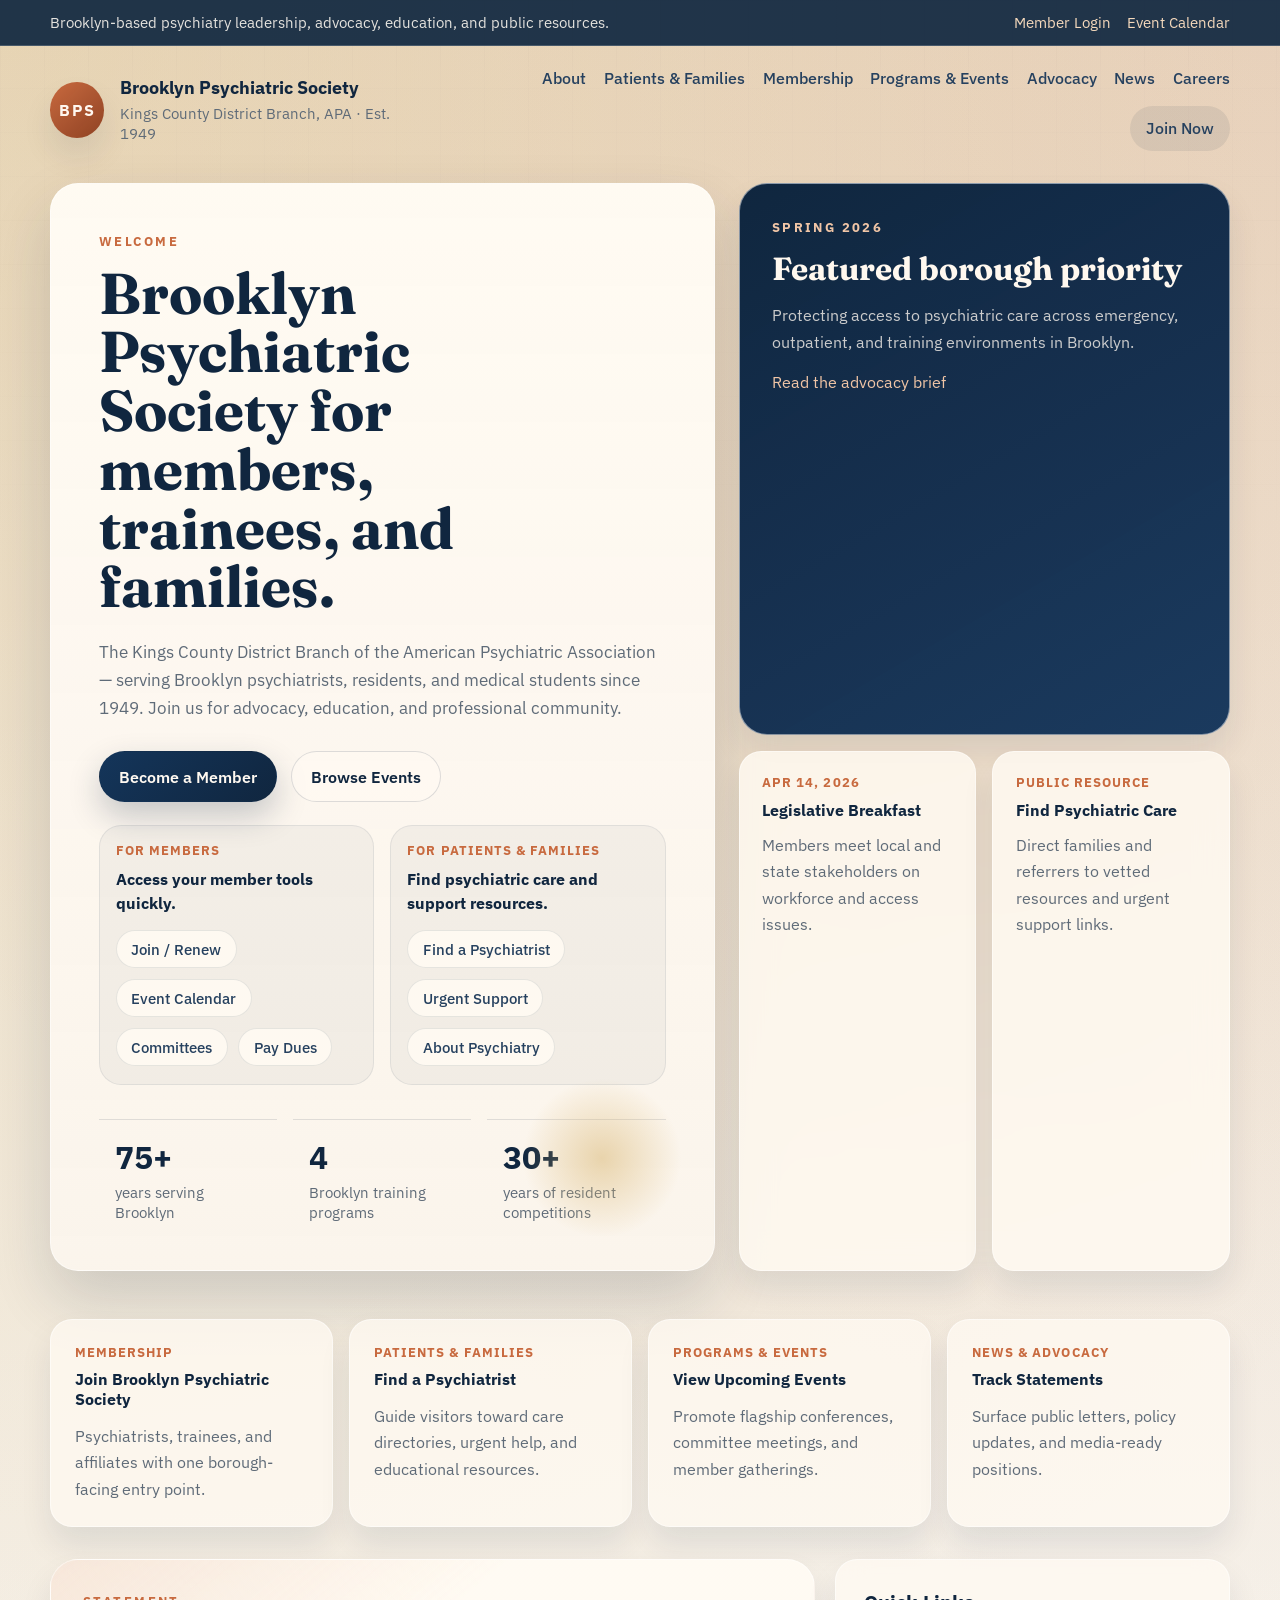
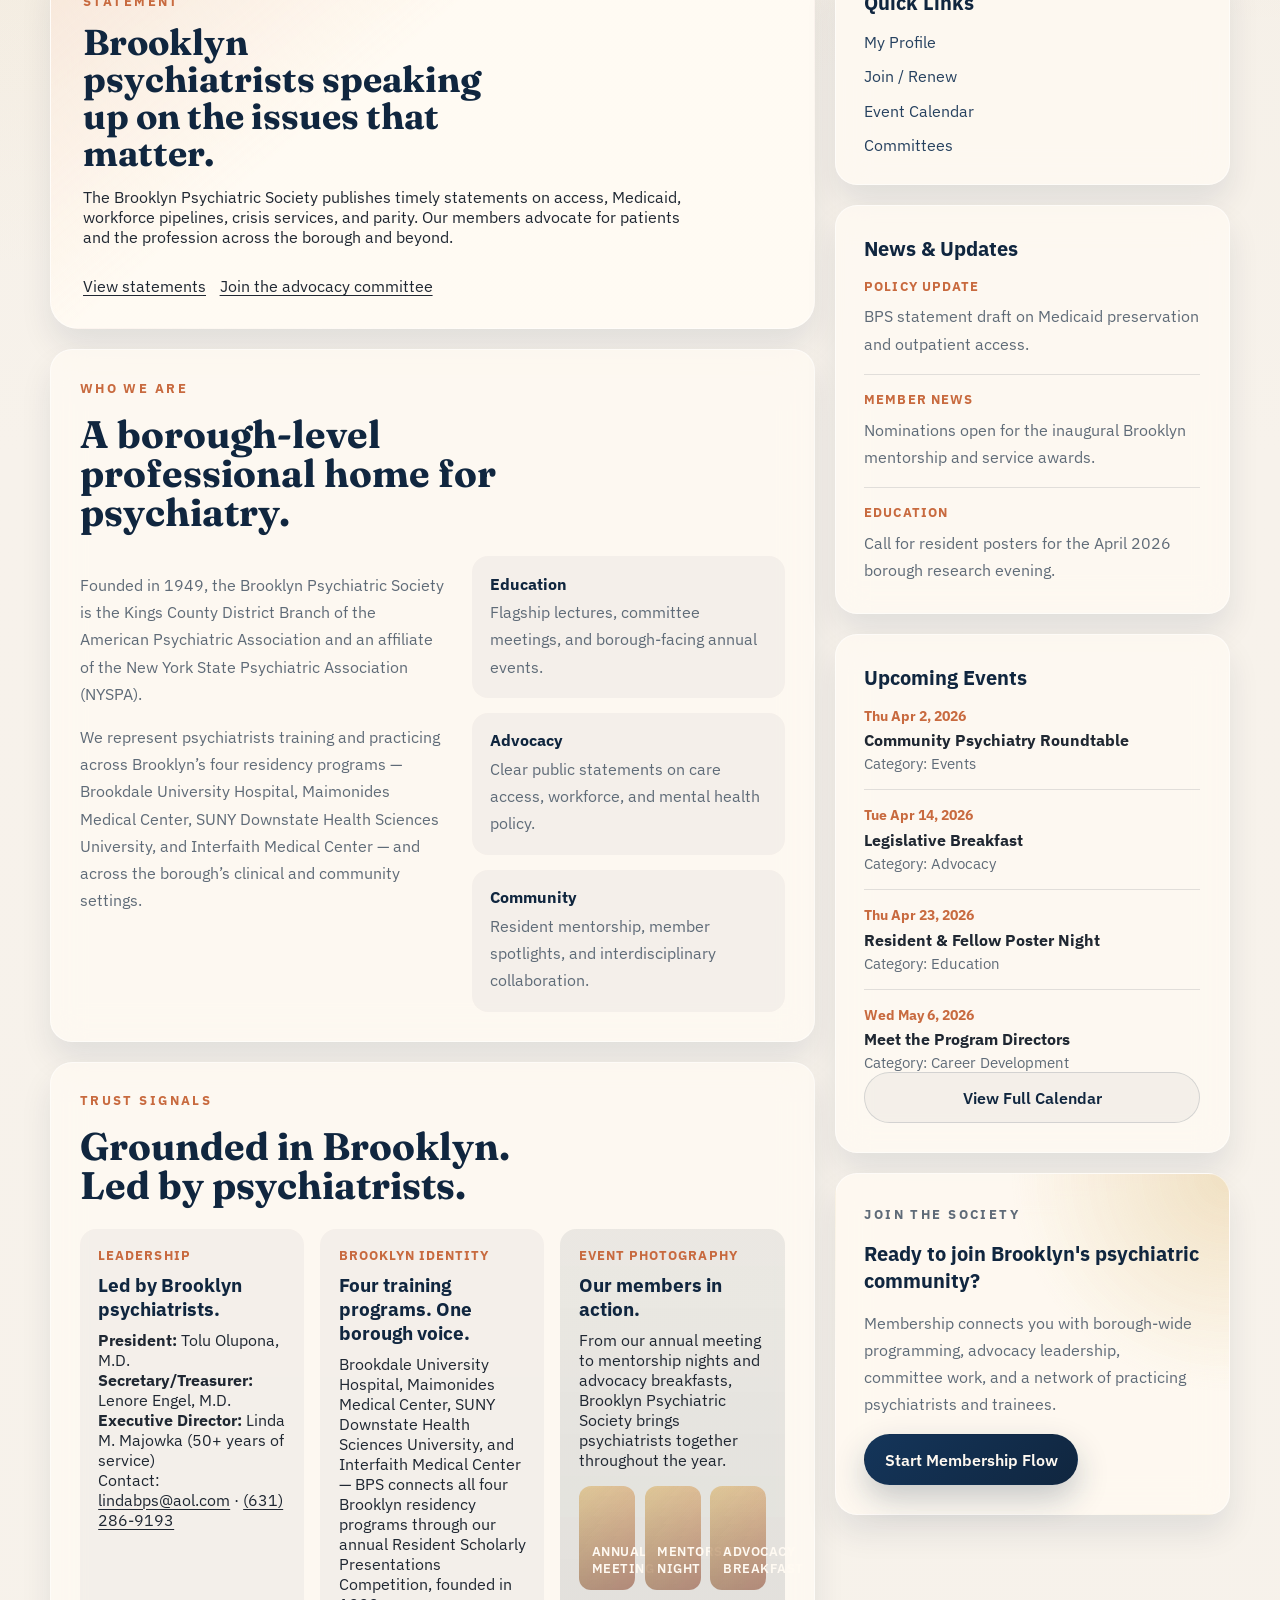
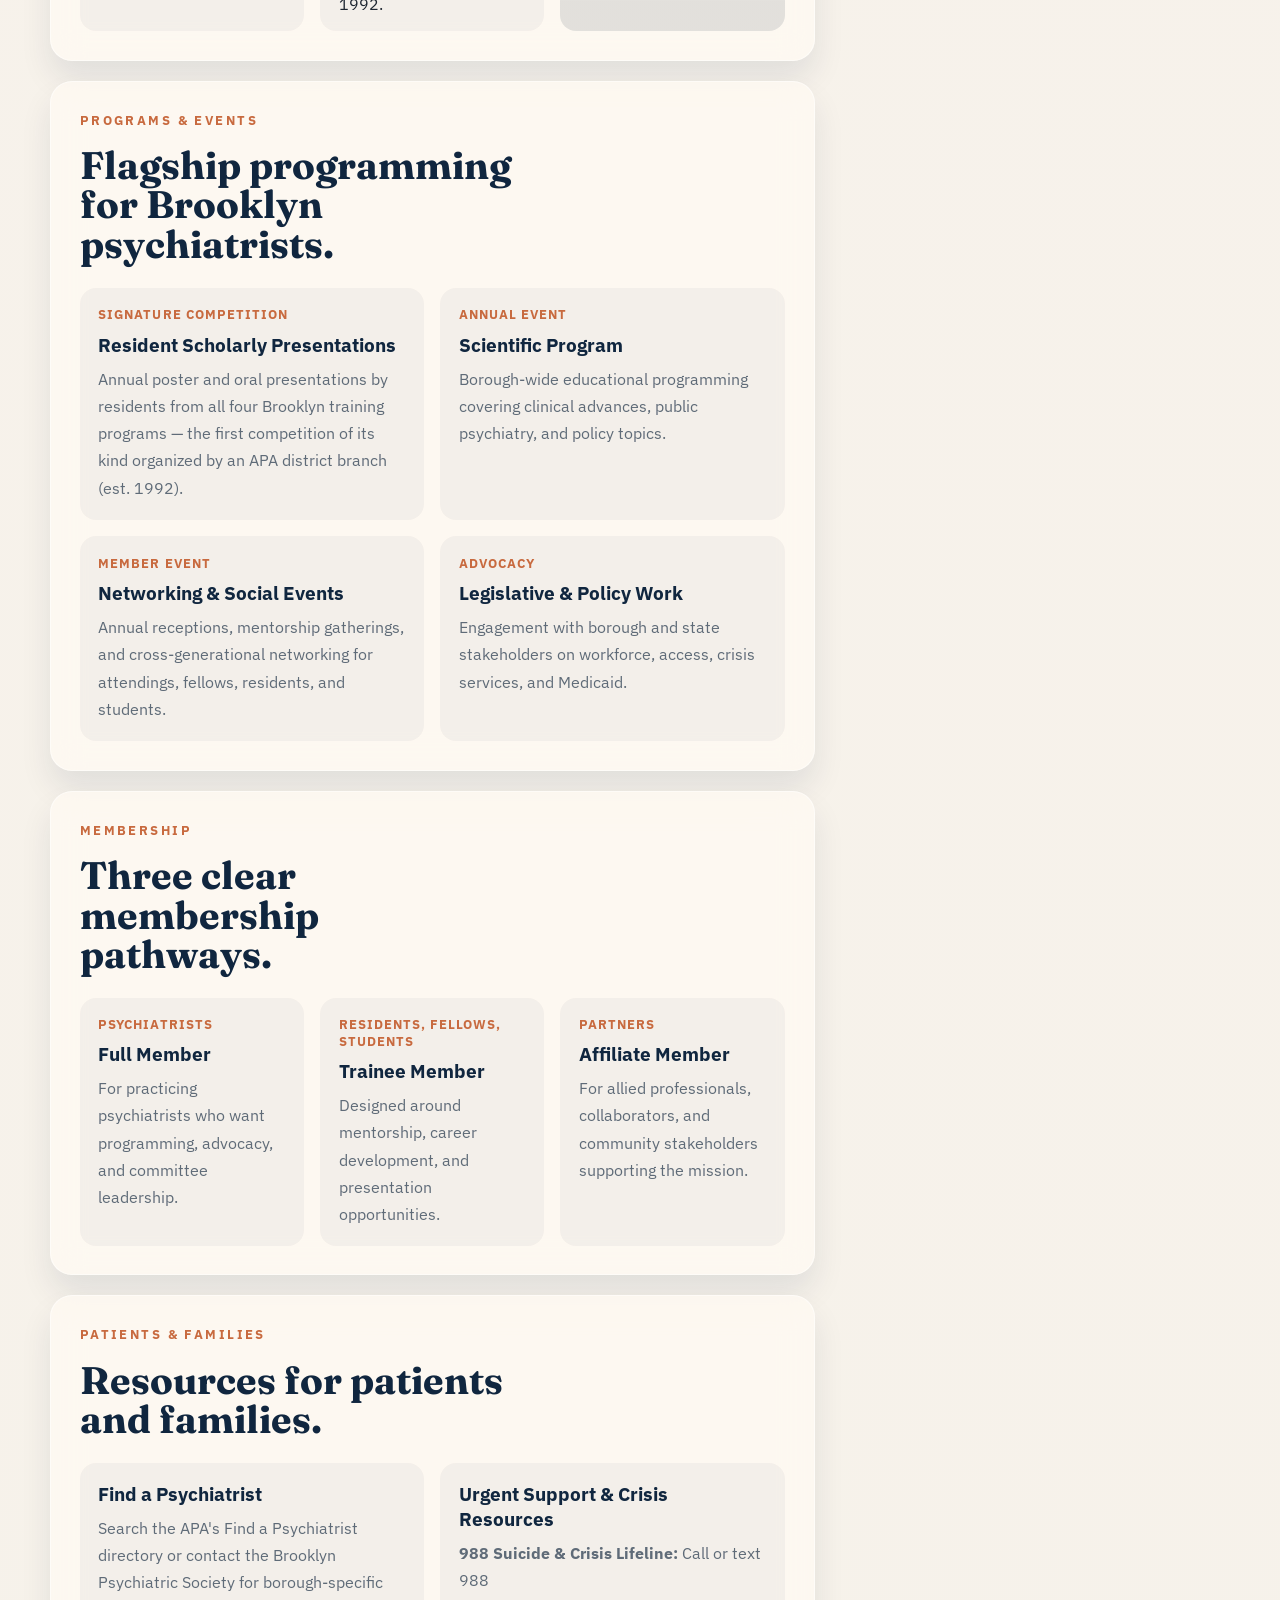
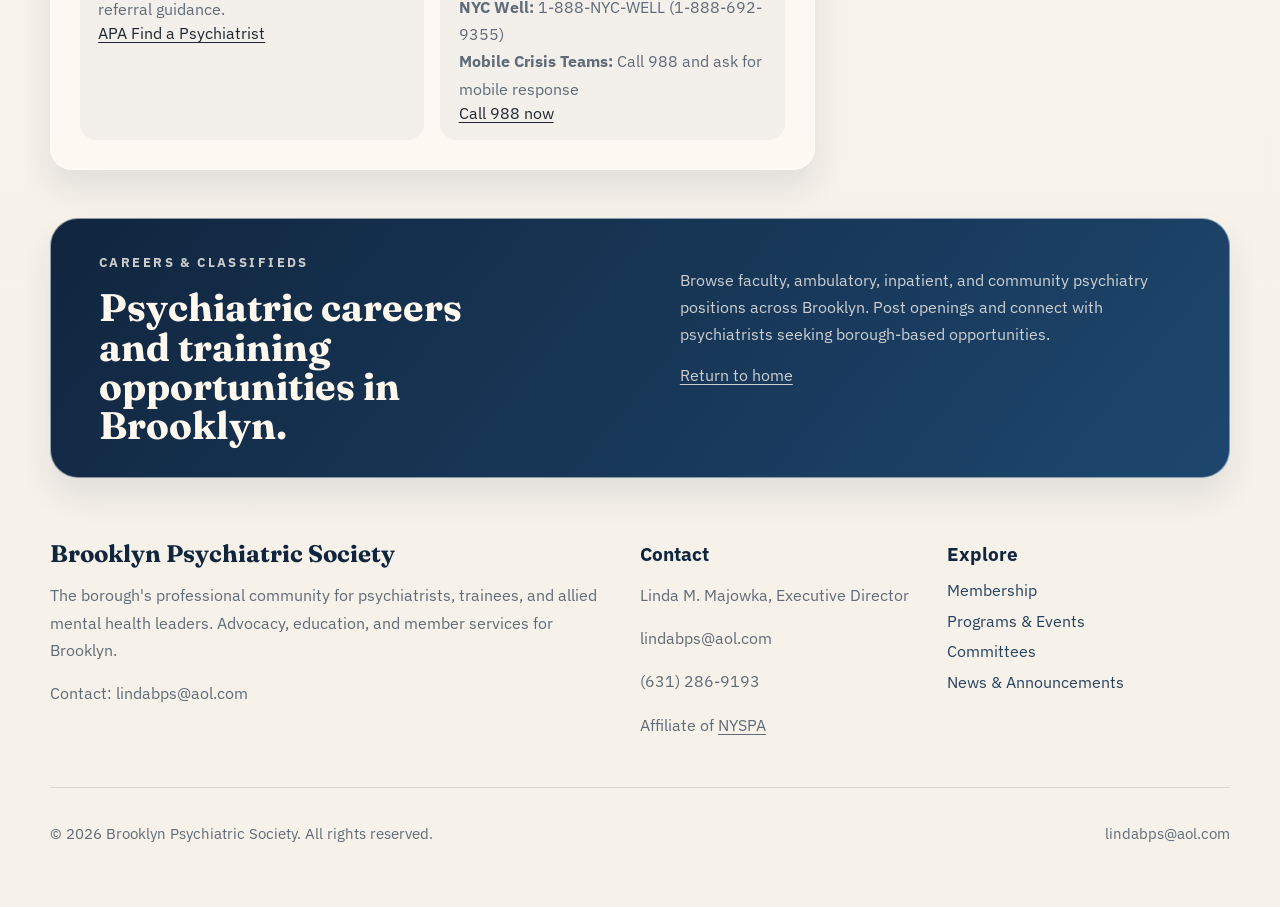
==== index.html @ 3035abf6 "Brooklyn Psychiatric Society - static site prototype" ====
<!doctype html>
<html lang="en">
  <head>
    <meta charset="UTF-8" />
    <meta name="viewport" content="width=device-width, initial-scale=1.0" />
    <title>Brooklyn Psychiatric Society | Membership, Events, Advocacy, and Public Resources</title>
    <meta
      name="description"
      content="Brooklyn Psychiatric Society homepage featuring membership, programs and events, advocacy, careers, and resources for patients and families across Brooklyn."
    />
    <link rel="icon" href="data:," />
    <link rel="preconnect" href="https://fonts.googleapis.com" />
    <link rel="preconnect" href="https://fonts.gstatic.com" crossorigin />
    <link
      href="https://fonts.googleapis.com/css2?family=Fraunces:opsz,wght@9..144,500;9..144,600;9..144,700&amp;family=IBM+Plex+Sans:wght@400;500;600;700&amp;display=swap"
      rel="stylesheet"
    />
    <link rel="stylesheet" href="./styles.css" />
  </head>
  <body>
    <a class="skip-link" href="#main-content">Skip to content</a>
    <div class="site-shell">
      <div class="topbar">
        <div class="container topbar-inner">
          <p>Brooklyn-based psychiatry leadership, advocacy, education, and public resources.</p>
          <div class="topbar-actions">
            <a href="./create-login.html">Member Login</a>
            <a href="./event-calendar.html">Event Calendar</a>
          </div>
        </div>
      </div>

      <header class="site-header container">
        <a class="brand" href="./index.html" aria-label="Brooklyn Psychiatric Society home">
          <span class="brand-mark">BPS</span>
          <span class="brand-copy">
            <strong>Brooklyn Psychiatric Society</strong>
            <span>Kings County District Branch, APA &middot; Est. 1949</span>
          </span>
        </a>

        <button
          class="menu-button"
          type="button"
          aria-expanded="false"
          aria-controls="primary-nav"
          data-menu-button
        >
          Menu
        </button>

        <nav class="primary-nav" id="primary-nav" data-nav>
          <a href="#about">About</a>
          <a href="#directory">Patients &amp; Families</a>
          <a href="./membership.html">Membership</a>
          <a href="./event-calendar.html">Programs &amp; Events</a>
          <a href="#advocacy">Advocacy</a>
          <a href="./news-and-announcements.html">News</a>
          <a href="#careers">Careers</a>
          <a class="nav-cta" href="./create-login.html">Join Now</a>
        </nav>
      </header>

      <main id="main-content">
        <section class="hero">
          <div class="container hero-grid">
            <div class="hero-copy reveal">
              <p class="eyebrow">Welcome</p>
              <h1>Brooklyn Psychiatric Society for members, trainees, and families.</h1>
              <p class="hero-lede">
                The Kings County District Branch of the American Psychiatric Association — serving
                Brooklyn psychiatrists, residents, and medical students since 1949. Join us for
                advocacy, education, and professional community.
              </p>

              <div class="hero-actions">
                <a class="button button-primary" href="./membership.html">Become a Member</a>
                <a class="button button-secondary" href="./event-calendar.html">Browse Events</a>
              </div>

              <div class="pathway-grid" aria-label="Primary site pathways">
                <article class="pathway-card">
                  <span class="utility-kicker">For Members</span>
                  <strong>Access your member tools quickly.</strong>
                  <div class="pill-links">
                    <a href="./membership.html">Join / Renew</a>
                    <a href="./event-calendar.html">Event Calendar</a>
                    <a href="./committees.html">Committees</a>
                    <a href="./create-login.html">Pay Dues</a>
                  </div>
                </article>
                <article class="pathway-card">
                  <span class="utility-kicker">For Patients &amp; Families</span>
                  <strong>Find psychiatric care and support resources.</strong>
                  <div class="pill-links">
                    <a href="#directory">Find a Psychiatrist</a>
                    <a href="#directory">Urgent Support</a>
                    <a href="#about">About Psychiatry</a>
                  </div>
                </article>
              </div>

              <div class="hero-metrics">
                <article>
                  <span class="metric-value">75+</span>
                  <span class="metric-label">years serving Brooklyn</span>
                </article>
                <article>
                  <span class="metric-value">4</span>
                  <span class="metric-label">Brooklyn training programs</span>
                </article>
                <article>
                  <span class="metric-value">30+</span>
                  <span class="metric-label">years of resident competitions</span>
                </article>
              </div>
            </div>

            <div class="hero-panel reveal">
              <div class="hero-card spotlight-card">
                <p class="eyebrow">Spring 2026</p>
                <h2>Featured borough priority</h2>
                <p>
                  Protecting access to psychiatric care across emergency, outpatient, and
                  training environments in Brooklyn.
                </p>
                <a href="#advocacy">Read the advocacy brief</a>
              </div>

              <div class="hero-stack">
                <article class="mini-card">
                  <span>Apr 14, 2026</span>
                  <strong>Legislative Breakfast</strong>
                  <p>Members meet local and state stakeholders on workforce and access issues.</p>
                </article>
                <article class="mini-card">
                  <span>Public Resource</span>
                  <strong>Find Psychiatric Care</strong>
                  <p>Direct families and referrers to vetted resources and urgent support links.</p>
                </article>
              </div>
            </div>
          </div>
        </section>

        <section class="utility-row container reveal">
          <a class="utility-card" href="./membership.html">
            <span class="utility-kicker">Membership</span>
            <strong>Join Brooklyn Psychiatric Society</strong>
            <p>Psychiatrists, trainees, and affiliates with one borough-facing entry point.</p>
          </a>
          <a class="utility-card" href="#directory">
            <span class="utility-kicker">Patients &amp; Families</span>
            <strong>Find a Psychiatrist</strong>
            <p>Guide visitors toward care directories, urgent help, and educational resources.</p>
          </a>
          <a class="utility-card" href="./event-calendar.html">
            <span class="utility-kicker">Programs &amp; Events</span>
            <strong>View Upcoming Events</strong>
            <p>Promote flagship conferences, committee meetings, and member gatherings.</p>
          </a>
          <a class="utility-card" href="./news-and-announcements.html">
            <span class="utility-kicker">News &amp; Advocacy</span>
            <strong>Track Statements</strong>
            <p>Surface public letters, policy updates, and media-ready positions.</p>
          </a>
        </section>

        <section class="content-band">
          <div class="container content-grid">
            <div class="main-column">
              <article class="feature-block reveal" id="advocacy">
                <p class="eyebrow">Statement</p>
                <h2>Brooklyn psychiatrists speaking up on the issues that matter.</h2>
                <p>
                  The Brooklyn Psychiatric Society publishes timely statements on access,
                  Medicaid, workforce pipelines, crisis services, and parity. Our members advocate
                  for patients and the profession across the borough and beyond.
                </p>
                <div class="feature-actions">
                  <a class="text-link" href="./news-and-announcements.html">View statements</a>
                  <a class="text-link" href="./committees.html">Join the advocacy committee</a>
                </div>
              </article>

              <section class="section-card reveal" id="about">
                <div class="section-heading">
                  <p class="eyebrow">Who We Are</p>
                  <h2>A borough-level professional home for psychiatry.</h2>
                </div>
                <div class="section-split">
                  <div>
                    <p>
                      Founded in 1949, the Brooklyn Psychiatric Society is the Kings County District
                      Branch of the American Psychiatric Association and an affiliate of the
                      New York State Psychiatric Association (NYSPA).
                    </p>
                    <p>
                      We represent psychiatrists training and practicing across Brooklyn’s four
                      residency programs — Brookdale University Hospital, Maimonides Medical Center,
                      SUNY Downstate Health Sciences University, and Interfaith Medical Center — and
                      across the borough’s clinical and community settings.
                    </p>
                  </div>
                  <div class="pillars">
                    <div>
                      <strong>Education</strong>
                      <p>Flagship lectures, committee meetings, and borough-facing annual events.</p>
                    </div>
                    <div>
                      <strong>Advocacy</strong>
                      <p>Clear public statements on care access, workforce, and mental health policy.</p>
                    </div>
                    <div>
                      <strong>Community</strong>
                      <p>Resident mentorship, member spotlights, and interdisciplinary collaboration.</p>
                    </div>
                  </div>
                </div>
              </section>

              <section class="section-card reveal" id="credibility">
                <div class="section-heading">
                  <p class="eyebrow">Trust Signals</p>
                  <h2>Grounded in Brooklyn. Led by psychiatrists.</h2>
                </div>
                <div class="trust-grid">
                  <article class="trust-card">
                    <span class="tier-label">Leadership</span>
                    <h3>Led by Brooklyn psychiatrists.</h3>
                    <p>
                      <strong>President:</strong> Tolu Olupona, M.D.<br />
                      <strong>Secretary/Treasurer:</strong> Lenore Engel, M.D.<br />
                      <strong>Executive Director:</strong> Linda M. Majowka (50+ years of service)<br />
                      Contact: <a class="text-link" href="mailto:lindabps@aol.com">lindabps@aol.com</a>
                      &middot; <a class="text-link" href="tel:+16312869193">(631) 286-9193</a>
                    </p>
                  </article>
                  <article class="trust-card">
                    <span class="tier-label">Brooklyn Identity</span>
                    <h3>Four training programs. One borough voice.</h3>
                    <p>
                      Brookdale University Hospital, Maimonides Medical Center, SUNY Downstate
                      Health Sciences University, and Interfaith Medical Center — BPS connects
                      all four Brooklyn residency programs through our annual Resident Scholarly
                      Presentations Competition, founded in 1992.
                    </p>
                  </article>
                  <article class="trust-card trust-card-photo">
                    <span class="tier-label">Event Photography</span>
                    <h3>Our members in action.</h3>
                    <p>
                      From our annual meeting to mentorship nights and advocacy breakfasts,
                      Brooklyn Psychiatric Society brings psychiatrists together throughout
                      the year.
                    </p>
                    <div class="photo-strip" aria-hidden="true">
                      <span>Annual meeting</span>
                      <span>Mentorship night</span>
                      <span>Advocacy breakfast</span>
                    </div>
                  </article>
                </div>
              </section>

              <section class="section-card reveal" id="programs">
                <div class="section-heading">
                  <p class="eyebrow">Programs &amp; Events</p>
                  <h2>Flagship programming for Brooklyn psychiatrists.</h2>
                </div>
                <div class="program-grid">
                  <article>
                    <span>Signature Competition</span>
                    <h3>Resident Scholarly Presentations</h3>
                    <p>Annual poster and oral presentations by residents from all four Brooklyn training programs — the first competition of its kind organized by an APA district branch (est. 1992).</p>
                  </article>
                  <article>
                    <span>Annual Event</span>
                    <h3>Scientific Program</h3>
                    <p>Borough-wide educational programming covering clinical advances, public psychiatry, and policy topics.</p>
                  </article>
                  <article>
                    <span>Member Event</span>
                    <h3>Networking &amp; Social Events</h3>
                    <p>Annual receptions, mentorship gatherings, and cross-generational networking for attendings, fellows, residents, and students.</p>
                  </article>
                  <article>
                    <span>Advocacy</span>
                    <h3>Legislative &amp; Policy Work</h3>
                    <p>Engagement with borough and state stakeholders on workforce, access, crisis services, and Medicaid.</p>
                  </article>
                </div>
              </section>

              <section class="section-card reveal" id="membership">
                <div class="section-heading">
                  <p class="eyebrow">Membership</p>
                  <h2>Three clear membership pathways.</h2>
                </div>
                <div class="membership-grid">
                  <article class="membership-tier">
                    <span class="tier-label">Psychiatrists</span>
                    <h3>Full Member</h3>
                    <p>For practicing psychiatrists who want programming, advocacy, and committee leadership.</p>
                  </article>
                  <article class="membership-tier">
                    <span class="tier-label">Residents, Fellows, Students</span>
                    <h3>Trainee Member</h3>
                    <p>Designed around mentorship, career development, and presentation opportunities.</p>
                  </article>
                  <article class="membership-tier">
                    <span class="tier-label">Partners</span>
                    <h3>Affiliate Member</h3>
                    <p>For allied professionals, collaborators, and community stakeholders supporting the mission.</p>
                  </article>
                </div>
              </section>

              <section class="section-card reveal" id="directory">
                <div class="section-heading">
                  <p class="eyebrow">Patients &amp; Families</p>
                  <h2>Resources for patients and families.</h2>
                </div>
                <div class="resource-grid">
                  <article class="resource-card">
                    <h3>Find a Psychiatrist</h3>
                    <p>
                      Search the APA's Find a Psychiatrist directory or contact the Brooklyn
                      Psychiatric Society for borough-specific referral guidance.
                    </p>
                    <a class="text-link" href="https://finder.psychiatry.org/">APA Find a Psychiatrist</a>
                  </article>
                  <article class="resource-card">
                    <h3>Urgent Support &amp; Crisis Resources</h3>
                    <p>
                      <strong>988 Suicide &amp; Crisis Lifeline:</strong> Call or text 988<br />
                      <strong>NYC Well:</strong> 1-888-NYC-WELL (1-888-692-9355)<br />
                      <strong>Mobile Crisis Teams:</strong> Call 988 and ask for mobile response
                    </p>
                    <a class="text-link" href="tel:988">Call 988 now</a>
                  </article>
                </div>
              </section>
            </div>

            <aside class="sidebar-column">
              <section class="sidebar-card reveal">
                <h3>Quick Links</h3>
                <ul class="link-list">
                  <li><a href="./create-login.html">My Profile</a></li>
                  <li><a href="./membership.html">Join / Renew</a></li>
                  <li><a href="./event-calendar.html">Event Calendar</a></li>
                  <li><a href="./committees.html">Committees</a></li>
                </ul>
              </section>

              <section class="sidebar-card reveal" id="news">
                <h3>News &amp; Updates</h3>
                <div class="announcement-list">
                  <article>
                    <span>Policy Update</span>
                    <p>BPS statement draft on Medicaid preservation and outpatient access.</p>
                  </article>
                  <article>
                    <span>Member News</span>
                    <p>Nominations open for the inaugural Brooklyn mentorship and service awards.</p>
                  </article>
                  <article>
                    <span>Education</span>
                    <p>Call for resident posters for the April 2026 borough research evening.</p>
                  </article>
                </div>
              </section>

              <section class="sidebar-card reveal" id="calendar">
                <h3>Upcoming Events</h3>
                <div class="event-list">
                  <article>
                    <time datetime="2026-04-02">Thu Apr 2, 2026</time>
                    <strong>Community Psychiatry Roundtable</strong>
                    <span>Category: Events</span>
                  </article>
                  <article>
                    <time datetime="2026-04-14">Tue Apr 14, 2026</time>
                    <strong>Legislative Breakfast</strong>
                    <span>Category: Advocacy</span>
                  </article>
                  <article>
                    <time datetime="2026-04-23">Thu Apr 23, 2026</time>
                    <strong>Resident &amp; Fellow Poster Night</strong>
                    <span>Category: Education</span>
                  </article>
                  <article>
                    <time datetime="2026-05-06">Wed May 6, 2026</time>
                    <strong>Meet the Program Directors</strong>
                    <span>Category: Career Development</span>
                  </article>
                </div>
                <a class="button button-ghost" href="./event-calendar.html">View Full Calendar</a>
              </section>

              <section class="sidebar-card join-card reveal" id="join">
                <p class="eyebrow">Join the Society</p>
                <h3>Ready to join Brooklyn's psychiatric community?</h3>
                <p>
                  Membership connects you with borough-wide programming, advocacy leadership,
                  committee work, and a network of practicing psychiatrists and trainees.
                </p>
                <a class="button button-primary" href="./create-login.html">Start Membership Flow</a>
              </section>
            </aside>
          </div>
        </section>

        <section class="careers-band reveal" id="careers">
          <div class="container careers-grid">
            <div>
              <p class="eyebrow">Careers &amp; Classifieds</p>
              <h2>Psychiatric careers and training opportunities in Brooklyn.</h2>
            </div>
            <div>
              <p>
                Browse faculty, ambulatory, inpatient, and community psychiatry positions across
                Brooklyn. Post openings and connect with psychiatrists seeking borough-based
                opportunities.
              </p>
              <a class="text-link" href="./index.html">Return to home</a>
            </div>
          </div>
        </section>
      </main>

      <footer class="site-footer">
        <div class="container footer-grid">
          <div>
            <h2>Brooklyn Psychiatric Society</h2>
            <p>
              The borough's professional community for psychiatrists, trainees, and allied
              mental health leaders. Advocacy, education, and member services for Brooklyn.
            </p>
            <p>Contact: <a href="mailto:lindabps@aol.com">lindabps@aol.com</a></p>
          </div>
          <div>
            <h3>Contact</h3>
            <p>Linda M. Majowka, Executive Director</p>
            <p><a href="mailto:lindabps@aol.com">lindabps@aol.com</a></p>
            <p><a href="tel:+16312869193">(631) 286-9193</a></p>
            <p>Affiliate of <a href="https://www.nyspsych.org/brooklyn-psychiatric-society" class="text-link">NYSPA</a></p>
          </div>
          <div>
            <h3>Explore</h3>
            <ul class="footer-links">
              <li><a href="./membership.html">Membership</a></li>
              <li><a href="./event-calendar.html">Programs &amp; Events</a></li>
              <li><a href="./committees.html">Committees</a></li>
              <li><a href="./news-and-announcements.html">News &amp; Announcements</a></li>
            </ul>
          </div>
        </div>
        <div class="container footer-bottom">
          <p>&copy; <span data-year></span> Brooklyn Psychiatric Society. All rights reserved.</p>
          <p><a href="mailto:lindabps@aol.com">lindabps@aol.com</a></p>
        </div>
      </footer>
    </div>

    <script src="./app.js"></script>
  </body>
</html>
---- styles.css ----
:root {
  --bg: #f6f2ea;
  --paper: #fffaf2;
  --surface: rgba(255, 250, 242, 0.78);
  --surface-strong: #fef8ef;
  --navy: #10263f;
  --navy-soft: #26415f;
  --ink: #1f2732;
  --muted: #5f6b78;
  --line: rgba(16, 38, 63, 0.12);
  --accent: #c86a3f;
  --accent-soft: #f0d0bb;
  --gold: #d7b36d;
  --shadow-lg: 0 28px 60px rgba(16, 38, 63, 0.16);
  --shadow-md: 0 18px 32px rgba(16, 38, 63, 0.09);
  --radius-xl: 28px;
  --radius-lg: 22px;
  --radius-md: 16px;
  --radius-sm: 12px;
  --max-width: 1180px;
}

*,
*::before,
*::after {
  box-sizing: border-box;
}

html {
  scroll-behavior: smooth;
}

body {
  margin: 0;
  font-family: "IBM Plex Sans", sans-serif;
  color: var(--ink);
  background:
    radial-gradient(circle at top left, rgba(215, 179, 109, 0.35), transparent 32%),
    radial-gradient(circle at top right, rgba(200, 106, 63, 0.17), transparent 28%),
    linear-gradient(180deg, #f0eadf 0%, #f7f2eb 36%, #f6f2ea 100%);
}

body::before {
  content: "";
  position: fixed;
  inset: 0;
  background-image:
    linear-gradient(rgba(16, 38, 63, 0.03) 1px, transparent 1px),
    linear-gradient(90deg, rgba(16, 38, 63, 0.03) 1px, transparent 1px);
  background-size: 44px 44px;
  mask-image: linear-gradient(180deg, rgba(0, 0, 0, 0.35), transparent 70%);
  pointer-events: none;
}

:focus-visible {
  outline: 3px solid rgba(200, 106, 63, 0.5);
  outline-offset: 3px;
}

a {
  color: inherit;
  text-decoration: none;
}

img {
  max-width: 100%;
  display: block;
}

.container {
  width: min(calc(100% - 2rem), var(--max-width));
  margin: 0 auto;
}

.site-shell {
  position: relative;
  overflow: clip;
}

.skip-link {
  position: absolute;
  left: 1rem;
  top: -3rem;
  z-index: 20;
  padding: 0.8rem 1rem;
  border-radius: 999px;
  background: var(--navy);
  color: #fffaf2;
}

.skip-link:focus {
  top: 1rem;
}

.topbar {
  border-bottom: 1px solid rgba(255, 255, 255, 0.18);
  background: rgba(16, 38, 63, 0.92);
  color: rgba(255, 250, 242, 0.88);
}

.topbar-inner {
  display: flex;
  justify-content: space-between;
  gap: 1rem;
  align-items: center;
  padding: 0.8rem 0;
  font-size: 0.92rem;
}

.topbar-inner p {
  margin: 0;
}

.topbar-actions {
  display: flex;
  flex-wrap: wrap;
  gap: 1rem;
}

.topbar-actions a {
  color: #f5d9bc;
}

.site-header {
  display: flex;
  align-items: center;
  justify-content: space-between;
  gap: 1.5rem;
  padding: 1.4rem 0 1rem;
}

.brand {
  display: inline-flex;
  align-items: center;
  gap: 1rem;
}

.brand-mark {
  display: grid;
  place-items: center;
  width: 3.5rem;
  height: 3.5rem;
  border-radius: 50%;
  background:
    linear-gradient(140deg, rgba(200, 106, 63, 0.98), rgba(141, 64, 34, 0.96)),
    var(--accent);
  color: #fff7ef;
  font-weight: 700;
  letter-spacing: 0.08em;
  box-shadow: var(--shadow-md);
}

.brand-copy {
  display: flex;
  flex-direction: column;
  gap: 0.2rem;
}

.brand-copy strong {
  font-size: 1.1rem;
  color: var(--navy);
}

.brand-copy span {
  color: var(--muted);
  font-size: 0.95rem;
}

.menu-button {
  display: none;
  border: 1px solid var(--line);
  border-radius: 999px;
  background: rgba(255, 250, 242, 0.92);
  color: var(--navy);
  padding: 0.8rem 1rem;
  font: inherit;
}

.primary-nav {
  display: flex;
  align-items: center;
  flex-wrap: wrap;
  justify-content: flex-end;
  gap: 1.1rem;
}

.primary-nav a {
  color: var(--navy-soft);
  font-weight: 500;
}

.primary-nav a:hover,
.primary-nav a:focus-visible,
.topbar-actions a:hover,
.topbar-actions a:focus-visible,
.text-link:hover,
.text-link:focus-visible,
.footer-links a:hover,
.footer-links a:focus-visible {
  color: var(--accent);
}

.nav-cta {
  border-radius: 999px;
  padding: 0.8rem 1rem;
  background: rgba(16, 38, 63, 0.08);
}

.hero {
  padding: 1rem 0 2rem;
}

.hero-grid {
  display: grid;
  grid-template-columns: minmax(0, 1.15fr) minmax(340px, 0.85fr);
  gap: 1.5rem;
  align-items: stretch;
}

.hero-copy,
.hero-panel,
.utility-card,
.feature-block,
.section-card,
.sidebar-card,
.careers-band {
  backdrop-filter: blur(16px);
}

.hero-copy {
  position: relative;
  padding: 3rem;
  border: 1px solid rgba(255, 255, 255, 0.55);
  border-radius: var(--radius-xl);
  background:
    linear-gradient(180deg, rgba(255, 250, 242, 0.92), rgba(250, 244, 235, 0.86)),
    var(--paper);
  box-shadow: var(--shadow-lg);
}

.hero-copy::after {
  content: "";
  position: absolute;
  inset: auto 2rem 2rem auto;
  width: 10rem;
  height: 10rem;
  border-radius: 50%;
  background: radial-gradient(circle, rgba(215, 179, 109, 0.5), transparent 70%);
  pointer-events: none;
}

.eyebrow {
  margin: 0 0 0.9rem;
  color: var(--accent);
  font-size: 0.84rem;
  font-weight: 700;
  letter-spacing: 0.18em;
  text-transform: uppercase;
}

.hero h1,
.hero h2,
.section-heading h2,
.feature-block h2,
.careers-grid h2,
.site-footer h2 {
  margin: 0;
  font-family: "Fraunces", serif;
  line-height: 1.02;
  color: var(--navy);
}

.hero h1 {
  font-size: clamp(2.7rem, 4.5vw, 4.7rem);
  max-width: 11ch;
}

.hero-lede,
.section-split p,
.program-grid p,
.membership-tier p,
.resource-card p,
.sidebar-card p,
.careers-grid p,
.site-footer p {
  color: var(--muted);
  line-height: 1.7;
}

.hero-lede {
  max-width: 61ch;
  margin: 1.3rem 0 0;
  font-size: 1.04rem;
}

.hero-actions,
.feature-actions {
  display: flex;
  flex-wrap: wrap;
  gap: 0.85rem;
  margin-top: 1.8rem;
}

.button,
.text-link {
  transition:
    transform 180ms ease,
    box-shadow 180ms ease,
    color 180ms ease,
    background 180ms ease,
    border-color 180ms ease;
}

.button {
  display: inline-flex;
  justify-content: center;
  align-items: center;
  gap: 0.5rem;
  min-height: 3rem;
  padding: 0.9rem 1.2rem;
  border-radius: 999px;
  border: 1px solid transparent;
  font-weight: 600;
}

.button:hover,
.button:focus-visible,
.utility-card:hover,
.utility-card:focus-visible {
  transform: translateY(-2px);
}

.button-primary {
  background: linear-gradient(135deg, #14355a, #10263f);
  color: #fff9f1;
  box-shadow: 0 14px 32px rgba(16, 38, 63, 0.23);
}

.button-secondary {
  border-color: rgba(16, 38, 63, 0.14);
  background: rgba(255, 250, 242, 0.7);
  color: var(--navy);
}

.button-ghost {
  width: 100%;
  border-color: rgba(16, 38, 63, 0.14);
  background: rgba(16, 38, 63, 0.04);
  color: var(--navy);
}

.pathway-grid {
  display: grid;
  grid-template-columns: repeat(2, minmax(0, 1fr));
  gap: 1rem;
  margin-top: 1.4rem;
}

.pathway-card {
  padding: 1rem 1rem 1.1rem;
  border: 1px solid rgba(16, 38, 63, 0.08);
  border-radius: var(--radius-lg);
  background: rgba(16, 38, 63, 0.04);
}

.pathway-card strong {
  display: block;
  color: var(--navy);
  font-size: 1rem;
  line-height: 1.5;
}

.pill-links {
  display: flex;
  flex-wrap: wrap;
  gap: 0.65rem;
  margin-top: 0.9rem;
}

.pill-links a {
  display: inline-flex;
  align-items: center;
  min-height: 2.4rem;
  padding: 0.55rem 0.9rem;
  border-radius: 999px;
  background: rgba(255, 250, 242, 0.92);
  border: 1px solid rgba(16, 38, 63, 0.1);
  color: var(--navy-soft);
  font-size: 0.92rem;
  font-weight: 500;
}

.pill-links a:hover,
.pill-links a:focus-visible {
  border-color: rgba(200, 106, 63, 0.28);
  color: var(--accent);
}

.hero-metrics {
  display: grid;
  grid-template-columns: repeat(3, minmax(0, 1fr));
  gap: 1rem;
  margin-top: 2.1rem;
}

.hero-metrics article {
  padding: 1rem 1rem 0;
  border-top: 1px solid rgba(16, 38, 63, 0.12);
}

.metric-value {
  display: block;
  margin-bottom: 0.25rem;
  color: var(--navy);
  font-size: 2rem;
  font-weight: 700;
}

.metric-label {
  color: var(--muted);
  font-size: 0.93rem;
}

.hero-panel {
  display: grid;
  gap: 1rem;
}

.hero-card,
.mini-card,
.utility-card,
.feature-block,
.section-card,
.sidebar-card,
.careers-band {
  border: 1px solid rgba(255, 255, 255, 0.5);
  box-shadow: var(--shadow-md);
}

.spotlight-card {
  padding: 2rem;
  border-radius: var(--radius-xl);
  background:
    linear-gradient(150deg, rgba(16, 38, 63, 0.98), rgba(27, 59, 96, 0.95)),
    var(--navy);
  color: #fdf7ef;
}

.spotlight-card h2 {
  margin-top: 0.2rem;
  font-size: 2rem;
  color: #fff8ef;
}

.spotlight-card p {
  color: rgba(255, 249, 241, 0.78);
  line-height: 1.7;
}

.spotlight-card .eyebrow,
.spotlight-card a {
  color: #f0c5a6;
}

.hero-stack {
  display: grid;
  grid-template-columns: repeat(2, minmax(0, 1fr));
  gap: 1rem;
}

.mini-card {
  padding: 1.4rem;
  border-radius: var(--radius-lg);
  background: rgba(255, 250, 242, 0.82);
}

.mini-card span,
.program-grid span,
.announcement-list span,
.tier-label,
.utility-kicker {
  display: block;
  margin-bottom: 0.55rem;
  color: var(--accent);
  font-size: 0.82rem;
  font-weight: 700;
  letter-spacing: 0.08em;
  text-transform: uppercase;
}

.mini-card strong,
.utility-card strong,
.program-grid h3,
.membership-tier h3,
.resource-card h3,
.sidebar-card h3 {
  color: var(--navy);
}

.mini-card p {
  margin: 0.75rem 0 0;
  color: var(--muted);
  line-height: 1.65;
}

.utility-row {
  display: grid;
  grid-template-columns: repeat(4, minmax(0, 1fr));
  gap: 1rem;
  margin-top: 1rem;
}

.utility-card {
  padding: 1.5rem;
  border-radius: var(--radius-lg);
  background: rgba(255, 250, 242, 0.75);
}

.utility-card p {
  margin: 0.85rem 0 0;
  color: var(--muted);
  line-height: 1.65;
}

.content-band {
  padding: 2rem 0 1rem;
}

.page-band {
  padding: 1rem 0 2rem;
}

.page-hero {
  padding: 2.4rem;
  border: 1px solid rgba(255, 255, 255, 0.5);
  border-radius: var(--radius-xl);
  background:
    linear-gradient(180deg, rgba(255, 250, 242, 0.92), rgba(250, 244, 235, 0.86)),
    var(--paper);
  box-shadow: var(--shadow-lg);
}

.page-hero h1 {
  margin: 0;
  font-family: "Fraunces", serif;
  font-size: clamp(2.6rem, 4vw, 4rem);
  line-height: 1.04;
  color: var(--navy);
  max-width: 14ch;
}

.page-hero p {
  max-width: 64ch;
  color: var(--muted);
  line-height: 1.7;
}

.page-shell {
  padding-top: 1rem;
}

.page-grid {
  display: grid;
  grid-template-columns: minmax(0, 1.35fr) minmax(280px, 0.65fr);
  gap: 1.25rem;
}

.page-column,
.page-sidebar {
  display: grid;
  gap: 1.25rem;
  align-content: start;
}

.stack-card,
.timeline-card,
.news-card,
.committee-card,
.login-card {
  padding: 1.5rem;
  border: 1px solid rgba(255, 255, 255, 0.5);
  border-radius: var(--radius-lg);
  background: rgba(255, 250, 242, 0.78);
  box-shadow: var(--shadow-md);
}

.stack-card h3,
.timeline-card h3,
.news-card h3,
.committee-card h3,
.login-card h3 {
  margin: 0 0 0.7rem;
  color: var(--navy);
  font-size: 1.3rem;
}

.stack-list,
.timeline-list,
.news-list {
  display: grid;
  gap: 1rem;
}

.stack-list article,
.timeline-list article,
.news-list article {
  padding-bottom: 1rem;
  border-bottom: 1px solid var(--line);
}

.stack-list article:last-child,
.timeline-list article:last-child,
.news-list article:last-child {
  padding-bottom: 0;
  border-bottom: 0;
}

.stack-list p,
.timeline-list p,
.news-list p,
.committee-card p,
.login-card p {
  margin: 0;
  color: var(--muted);
  line-height: 1.65;
}

.timeline-list time,
.news-list time {
  display: block;
  margin-bottom: 0.4rem;
  color: var(--accent);
  font-size: 0.84rem;
  font-weight: 700;
  letter-spacing: 0.08em;
  text-transform: uppercase;
}

.committee-grid,
.info-grid {
  display: grid;
  grid-template-columns: repeat(2, minmax(0, 1fr));
  gap: 1rem;
}

.committee-card strong,
.news-list strong,
.stack-list strong,
.timeline-list strong {
  display: block;
  margin-bottom: 0.35rem;
  color: var(--navy);
}

.login-form {
  display: grid;
  gap: 1rem;
}

.login-form label {
  display: grid;
  gap: 0.45rem;
  color: var(--navy);
  font-weight: 600;
}

.login-form input,
.login-form select,
.login-form textarea {
  width: 100%;
  padding: 0.85rem 0.95rem;
  border: 1px solid rgba(16, 38, 63, 0.14);
  border-radius: var(--radius-sm);
  background: rgba(255, 255, 255, 0.82);
  color: var(--ink);
  font: inherit;
}

.login-form textarea {
  min-height: 7rem;
  resize: vertical;
}

.eyebrow-row {
  display: flex;
  flex-wrap: wrap;
  gap: 0.7rem;
  margin-top: 1.2rem;
}

.eyebrow-pill {
  display: inline-flex;
  align-items: center;
  min-height: 2rem;
  padding: 0.4rem 0.75rem;
  border-radius: 999px;
  background: rgba(16, 38, 63, 0.06);
  color: var(--navy-soft);
  font-size: 0.82rem;
  font-weight: 600;
}

.content-grid {
  display: grid;
  grid-template-columns: minmax(0, 1.45fr) minmax(280px, 0.75fr);
  gap: 1.25rem;
}

.main-column,
.sidebar-column {
  display: grid;
  gap: 1.25rem;
  align-content: start;
}

.feature-block {
  padding: 2rem;
  border-radius: var(--radius-xl);
  background:
    linear-gradient(140deg, rgba(200, 106, 63, 0.12), rgba(255, 250, 242, 0.92) 38%),
    rgba(255, 250, 242, 0.82);
}

.feature-block h2 {
  margin-top: 0.2rem;
  font-size: 2.25rem;
  max-width: 16ch;
}

.feature-block p {
  max-width: 62ch;
}

.section-card,
.sidebar-card {
  padding: 1.8rem;
  border-radius: var(--radius-lg);
  background: rgba(255, 250, 242, 0.78);
}

.section-heading {
  display: flex;
  flex-direction: column;
  gap: 0.2rem;
  margin-bottom: 1.5rem;
}

.section-heading h2 {
  font-size: clamp(2rem, 3vw, 3rem);
  max-width: 16ch;
}

.section-split {
  display: grid;
  grid-template-columns: minmax(0, 1fr) minmax(260px, 0.85fr);
  gap: 1.5rem;
}

.pillars {
  display: grid;
  gap: 0.9rem;
}

.pillars div,
.membership-tier,
.resource-card,
.trust-card {
  padding: 1.1rem 1.15rem;
  border-radius: var(--radius-md);
  background: rgba(16, 38, 63, 0.04);
}

.pillars strong {
  display: block;
  margin-bottom: 0.35rem;
  color: var(--navy);
}

.pillars p {
  margin: 0;
}

.program-grid,
.membership-grid,
.resource-grid {
  display: grid;
  gap: 1rem;
}

.program-grid {
  grid-template-columns: repeat(2, minmax(0, 1fr));
}

.program-grid article {
  padding: 1.15rem;
  border-radius: var(--radius-md);
  background: rgba(16, 38, 63, 0.04);
}

.program-grid h3,
.membership-tier h3,
.resource-card h3 {
  margin: 0 0 0.55rem;
  font-size: 1.2rem;
}

.program-grid p,
.membership-tier p,
.resource-card p {
  margin: 0;
}

.membership-grid {
  grid-template-columns: repeat(3, minmax(0, 1fr));
}

.resource-grid {
  grid-template-columns: repeat(2, minmax(0, 1fr));
}

.trust-grid {
  display: grid;
  grid-template-columns: repeat(3, minmax(0, 1fr));
  gap: 1rem;
}

.trust-card h3 {
  margin: 0 0 0.55rem;
  color: var(--navy);
  font-size: 1.18rem;
}

.trust-card p {
  margin: 0;
}

.trust-card-photo {
  background:
    linear-gradient(180deg, rgba(16, 38, 63, 0.04), rgba(16, 38, 63, 0.08)),
    rgba(16, 38, 63, 0.04);
}

.photo-strip {
  display: grid;
  grid-template-columns: repeat(3, minmax(0, 1fr));
  gap: 0.6rem;
  margin-top: 1rem;
}

.photo-strip span {
  display: grid;
  place-items: end start;
  min-height: 6.5rem;
  padding: 0.8rem;
  border-radius: var(--radius-sm);
  background:
    linear-gradient(180deg, rgba(255, 255, 255, 0.08), rgba(16, 38, 63, 0.18)),
    linear-gradient(135deg, rgba(215, 179, 109, 0.7), rgba(200, 106, 63, 0.55));
  color: #fffaf2;
  font-size: 0.8rem;
  font-weight: 600;
  letter-spacing: 0.04em;
  text-transform: uppercase;
}

.sidebar-card h3 {
  margin: 0 0 1rem;
  font-size: 1.25rem;
}

.link-list,
.footer-links {
  list-style: none;
  padding: 0;
  margin: 0;
}

.link-list {
  display: grid;
  gap: 0.9rem;
}

.link-list a,
.footer-links a {
  color: var(--navy-soft);
}

.text-link {
  text-decoration: underline;
  text-decoration-thickness: 0.08em;
  text-underline-offset: 0.2em;
}

.announcement-list,
.event-list {
  display: grid;
  gap: 1rem;
}

.announcement-list article,
.event-list article {
  padding-bottom: 1rem;
  border-bottom: 1px solid var(--line);
}

.announcement-list article:last-child,
.event-list article:last-child {
  padding-bottom: 0;
  border-bottom: 0;
}

.announcement-list p,
.event-list strong,
.event-list span,
.event-list time {
  display: block;
}

.announcement-list p {
  margin: 0;
}

.event-list time {
  margin-bottom: 0.35rem;
  color: var(--accent);
  font-size: 0.88rem;
  font-weight: 700;
}

.event-list strong {
  margin-bottom: 0.25rem;
  font-size: 1rem;
}

.event-list span {
  color: var(--muted);
  font-size: 0.92rem;
}

.join-card {
  background:
    radial-gradient(circle at top right, rgba(215, 179, 109, 0.35), transparent 42%),
    rgba(255, 250, 242, 0.86);
}

.careers-band {
  margin: 2rem auto 0;
  width: min(calc(100% - 2rem), var(--max-width));
  padding: 2rem;
  border-radius: var(--radius-xl);
  background:
    linear-gradient(130deg, rgba(16, 38, 63, 0.97), rgba(31, 73, 114, 0.92)),
    var(--navy);
  color: #fef7ed;
}

.careers-grid {
  display: grid;
  grid-template-columns: minmax(0, 1fr) minmax(0, 0.9fr);
  gap: 1.5rem;
  align-items: start;
}

.careers-grid h2 {
  color: #fff8ef;
  font-size: clamp(2rem, 3vw, 3rem);
  max-width: 15ch;
}

.careers-grid p,
.careers-grid .text-link {
  color: rgba(255, 249, 241, 0.78);
}

.site-footer {
  padding: 2rem 0 2.8rem;
}

.footer-grid {
  display: grid;
  grid-template-columns: minmax(0, 1.2fr) repeat(2, minmax(180px, 0.6fr));
  gap: 1.5rem;
  padding: 2rem 0;
  border-bottom: 1px solid rgba(16, 38, 63, 0.12);
}

.site-footer h2,
.site-footer h3 {
  margin: 0 0 0.9rem;
  color: var(--navy);
}

.footer-links {
  display: grid;
  gap: 0.65rem;
}

.footer-bottom {
  display: flex;
  justify-content: space-between;
  gap: 1rem;
  padding-top: 1.15rem;
  color: var(--muted);
  font-size: 0.94rem;
}

.reveal {
  opacity: 0;
  transform: translateY(18px);
  animation: rise-in 700ms ease forwards;
}

.reveal:nth-child(2) {
  animation-delay: 80ms;
}

.reveal:nth-child(3) {
  animation-delay: 140ms;
}

.reveal:nth-child(4) {
  animation-delay: 200ms;
}

@keyframes rise-in {
  to {
    opacity: 1;
    transform: translateY(0);
  }
}

@media (max-width: 1080px) {
  .utility-row,
  .membership-grid,
  .trust-grid,
  .committee-grid,
  .info-grid {
    grid-template-columns: repeat(2, minmax(0, 1fr));
  }

  .content-grid,
  .page-grid,
  .hero-grid,
  .careers-grid,
  .section-split,
  .resource-grid,
  .pathway-grid {
    grid-template-columns: 1fr;
  }

  .section-heading h2,
  .feature-block h2,
  .careers-grid h2 {
    max-width: unset;
  }
}

@media (max-width: 860px) {
  .topbar-inner,
  .site-header,
  .footer-bottom {
    flex-direction: column;
    align-items: flex-start;
  }

  .menu-button {
    display: inline-flex;
  }

  .primary-nav {
    display: none;
    width: 100%;
    padding: 1rem;
    border-radius: var(--radius-lg);
    background: rgba(255, 250, 242, 0.9);
    box-shadow: var(--shadow-md);
  }

  .primary-nav[data-open="true"] {
    display: grid;
    justify-items: start;
  }

  .hero-copy,
  .page-hero,
  .spotlight-card,
  .section-card,
  .sidebar-card,
  .feature-block,
  .careers-band {
    padding: 1.5rem;
  }

  .hero h1 {
    font-size: clamp(2.4rem, 9vw, 4rem);
  }

  .hero-metrics,
  .hero-stack,
  .program-grid,
  .utility-row,
  .membership-grid,
  .trust-grid,
  .committee-grid,
  .info-grid,
  .resource-grid,
  .footer-grid {
    grid-template-columns: 1fr;
  }

  .photo-strip {
    grid-template-columns: 1fr;
  }
}

@media (max-width: 560px) {
  .container,
  .careers-band {
    width: min(calc(100% - 1.25rem), var(--max-width));
  }

  .brand {
    align-items: flex-start;
  }

  .brand-mark {
    width: 3rem;
    height: 3rem;
    font-size: 0.85rem;
  }

  .topbar-actions {
    gap: 0.75rem;
  }
}
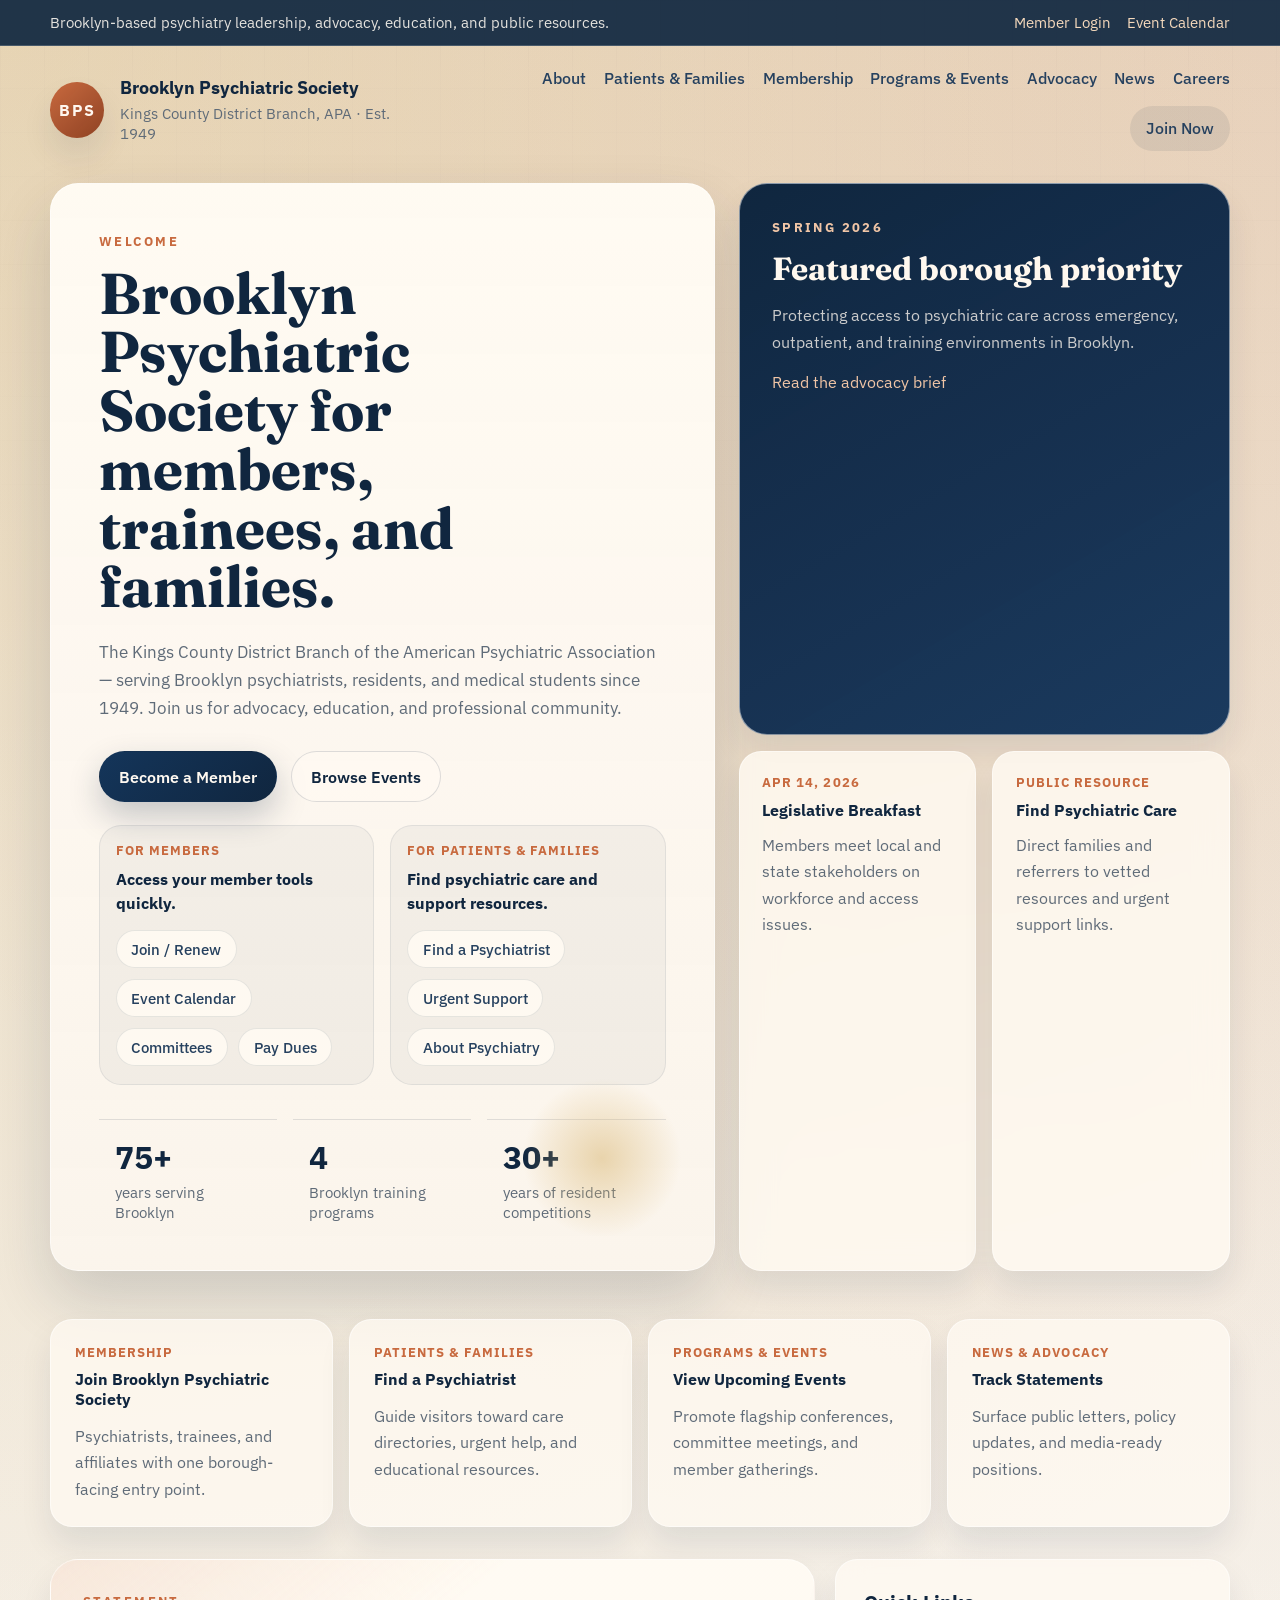
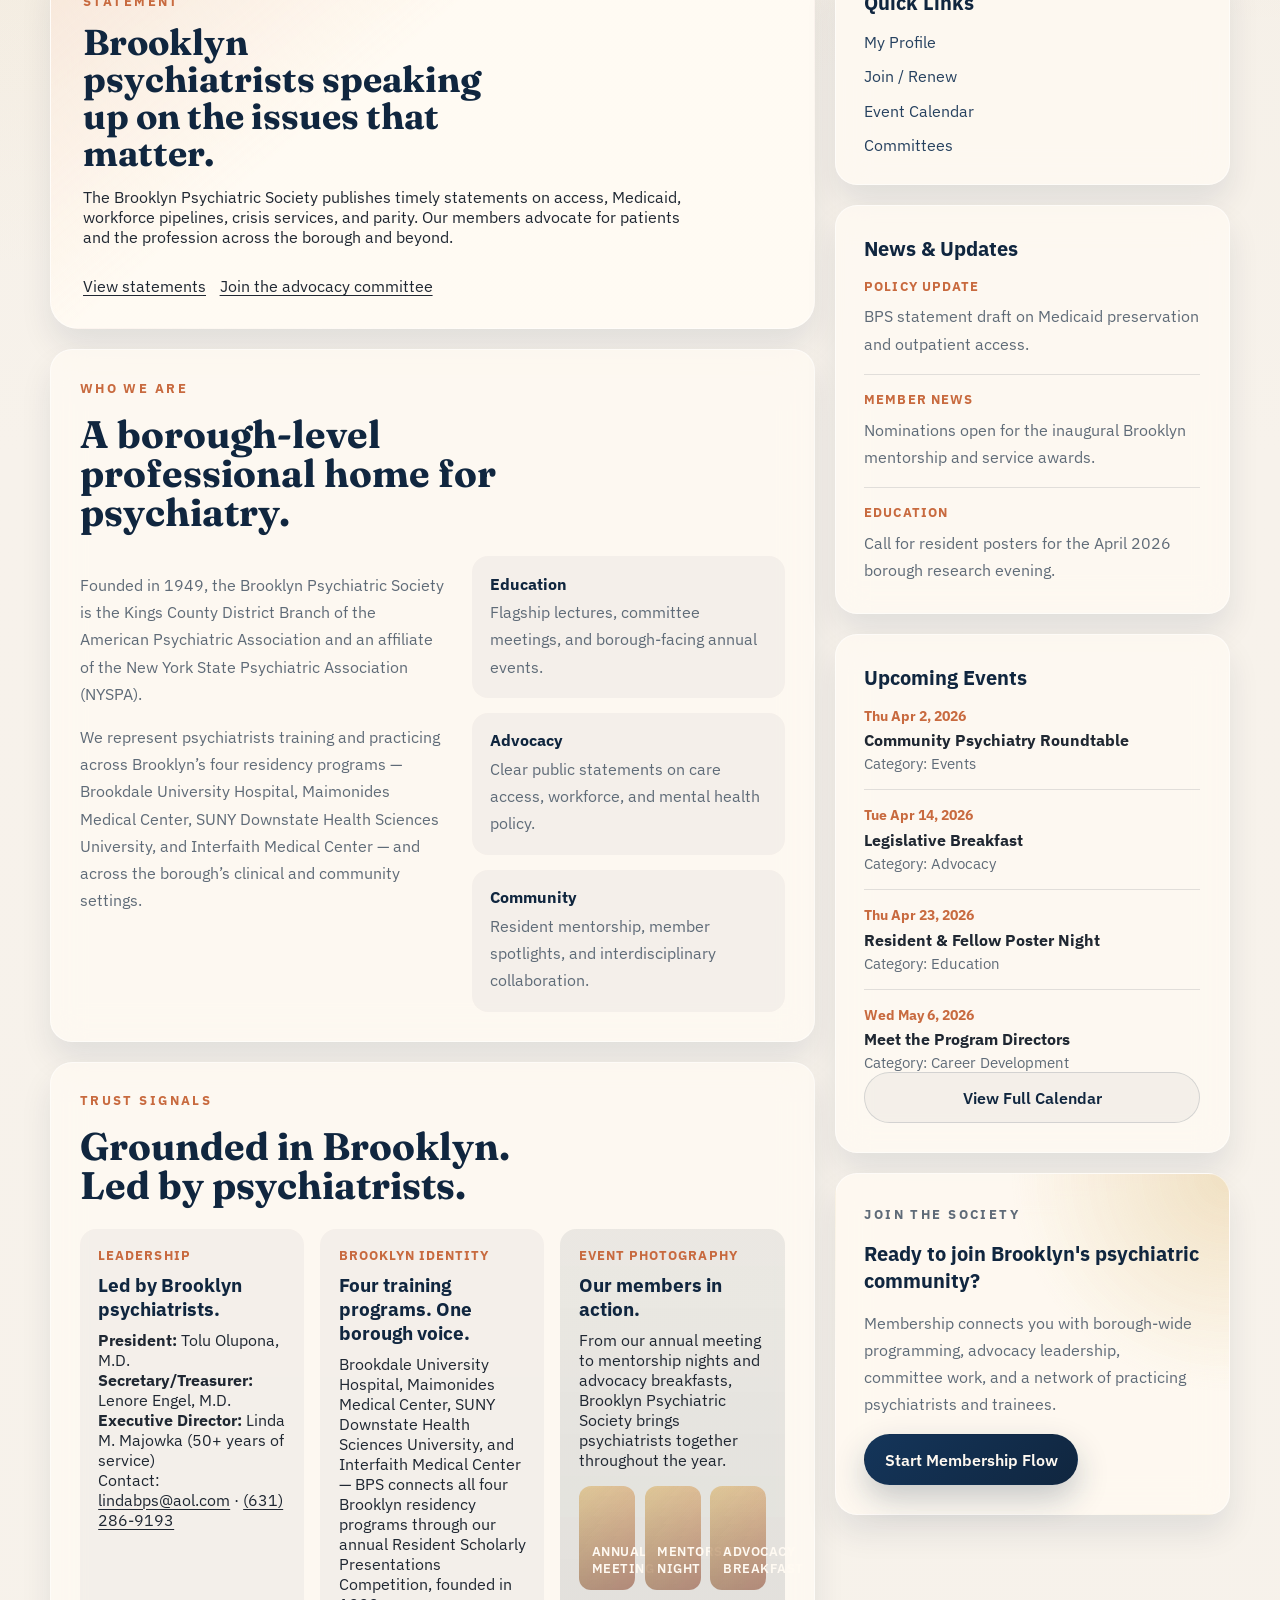
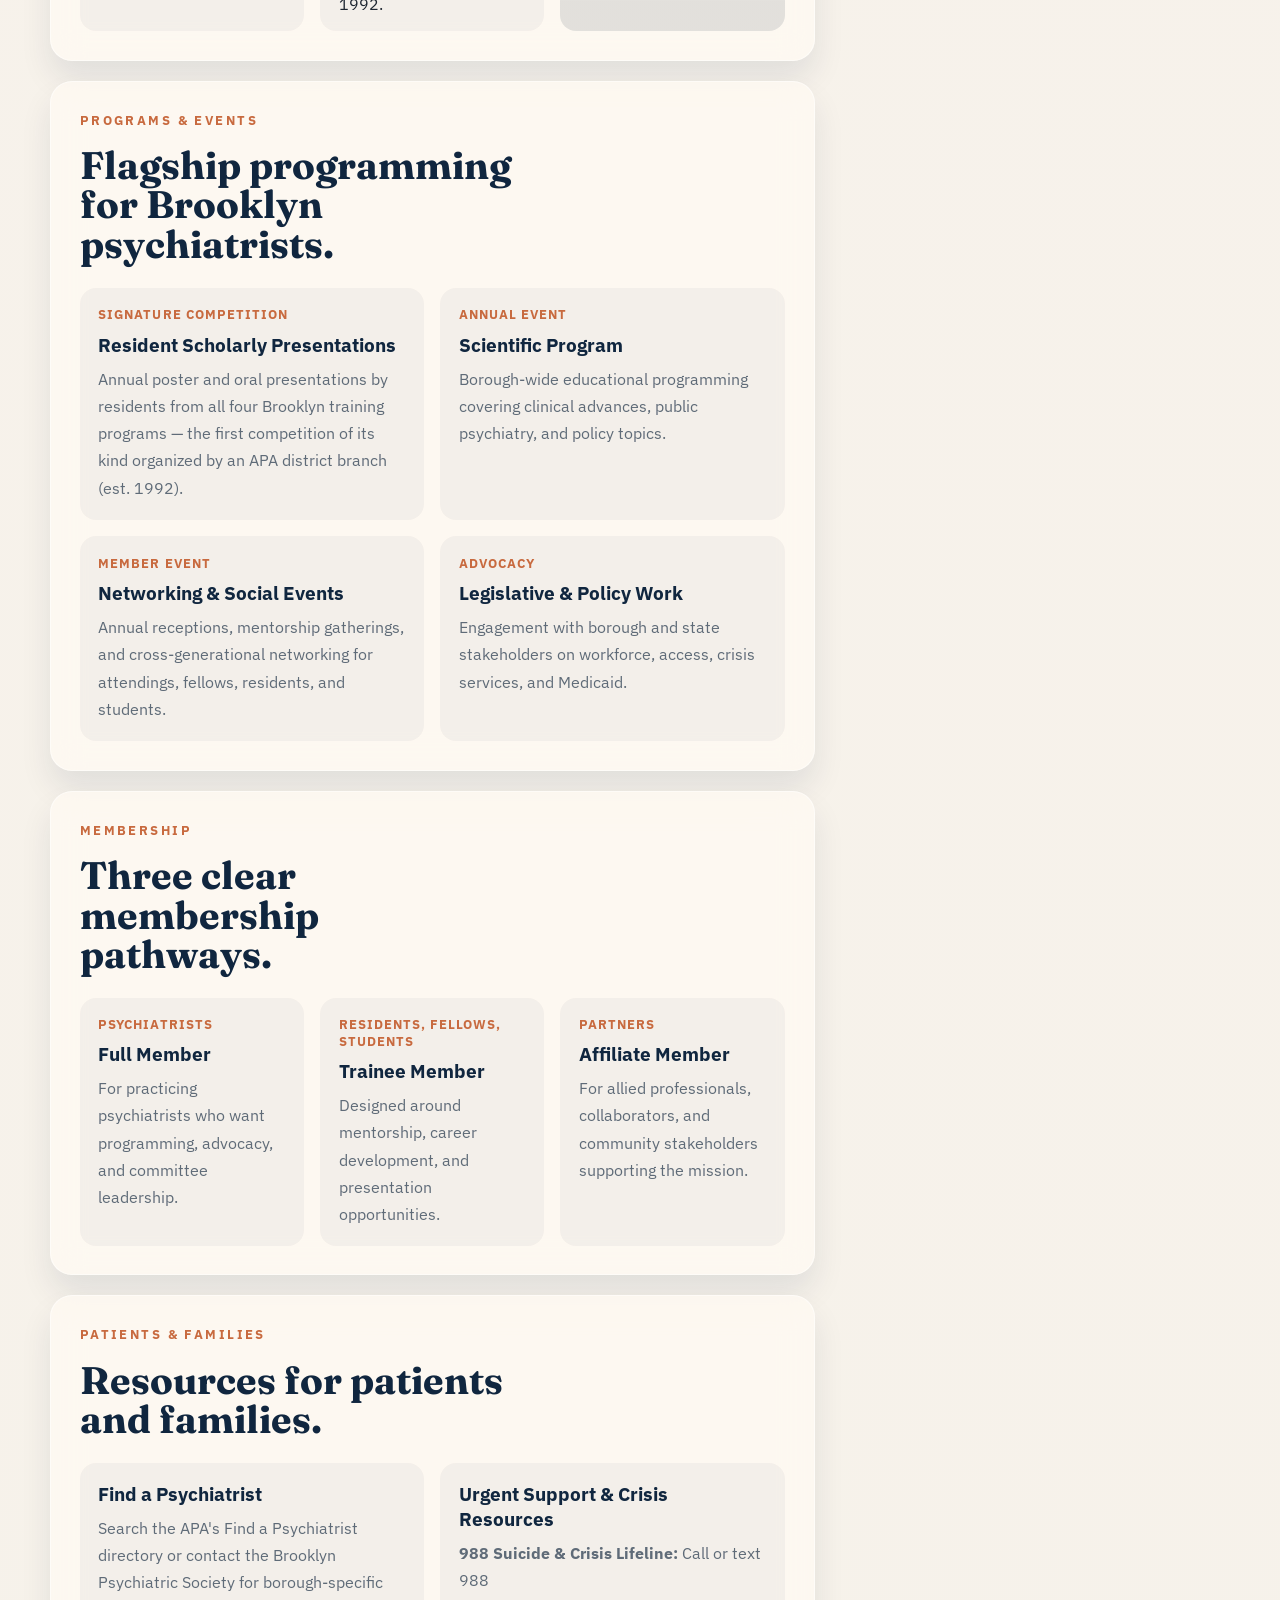
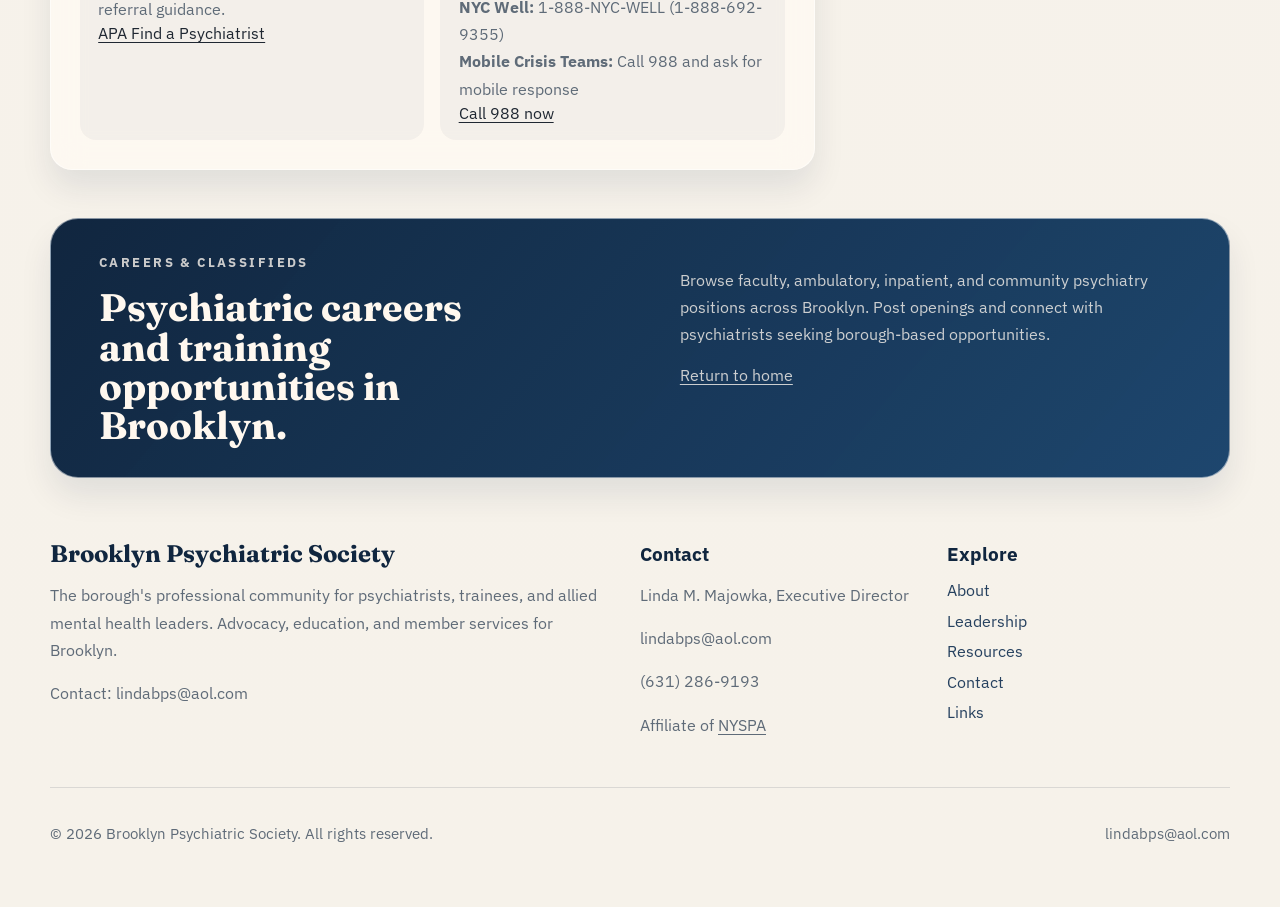
==== commit 179c01af: "Add expanded page set and platform launch assets" ====
--- a/index.html
+++ b/index.html
@@ -50,8 +50,8 @@
         </button>
 
         <nav class="primary-nav" id="primary-nav" data-nav>
-          <a href="#about">About</a>
-          <a href="#directory">Patients &amp; Families</a>
+          <a href="./about.html">About</a>
+          <a href="./resources.html">Patients &amp; Families</a>
           <a href="./membership.html">Membership</a>
           <a href="./event-calendar.html">Programs &amp; Events</a>
           <a href="#advocacy">Advocacy</a>
@@ -93,9 +93,9 @@
                   <span class="utility-kicker">For Patients &amp; Families</span>
                   <strong>Find psychiatric care and support resources.</strong>
                   <div class="pill-links">
-                    <a href="#directory">Find a Psychiatrist</a>
-                    <a href="#directory">Urgent Support</a>
-                    <a href="#about">About Psychiatry</a>
+                    <a href="./resources.html">Find a Psychiatrist</a>
+                    <a href="./resources.html">Urgent Support</a>
+                    <a href="./about.html">About Psychiatry</a>
                   </div>
                 </article>
               </div>
@@ -149,7 +149,7 @@
             <strong>Join Brooklyn Psychiatric Society</strong>
             <p>Psychiatrists, trainees, and affiliates with one borough-facing entry point.</p>
           </a>
-          <a class="utility-card" href="#directory">
+          <a class="utility-card" href="./resources.html">
             <span class="utility-kicker">Patients &amp; Families</span>
             <strong>Find a Psychiatrist</strong>
             <p>Guide visitors toward care directories, urgent help, and educational resources.</p>
@@ -450,10 +450,11 @@
           <div>
             <h3>Explore</h3>
             <ul class="footer-links">
-              <li><a href="./membership.html">Membership</a></li>
-              <li><a href="./event-calendar.html">Programs &amp; Events</a></li>
-              <li><a href="./committees.html">Committees</a></li>
-              <li><a href="./news-and-announcements.html">News &amp; Announcements</a></li>
+              <li><a href="./about.html">About</a></li>
+              <li><a href="./leadership.html">Leadership</a></li>
+              <li><a href="./resources.html">Resources</a></li>
+              <li><a href="./contact.html">Contact</a></li>
+              <li><a href="./links.html">Links</a></li>
             </ul>
           </div>
         </div>
